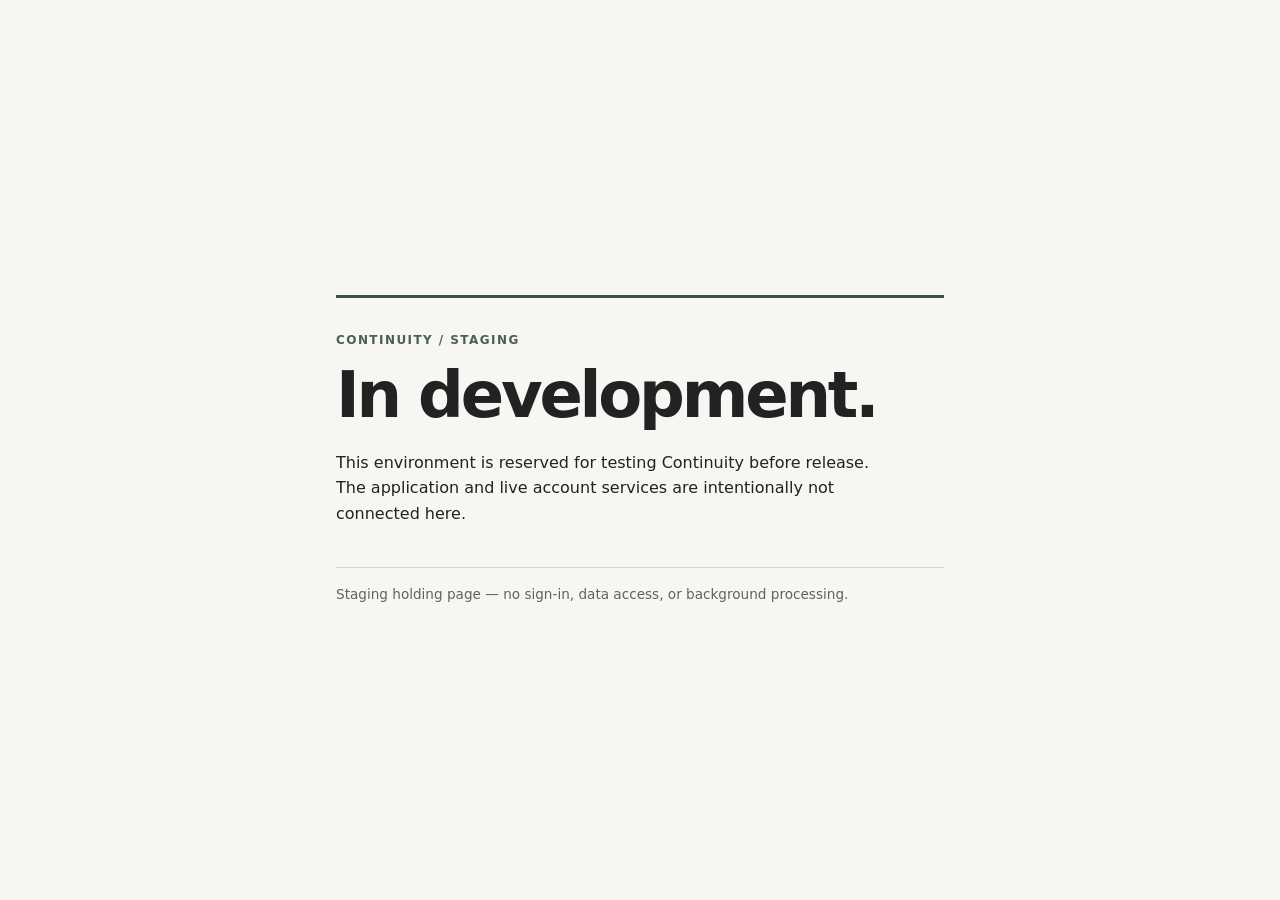
==== deploy/staging/index.html @ d8cd623f "chore(deploy): create isolated staging holding page" ====
<!doctype html>
<html lang="en">
<head>
  <meta charset="utf-8">
  <meta name="viewport" content="width=device-width, initial-scale=1">
  <meta name="robots" content="noindex, nofollow">
  <title>Continuity — Staging</title>
  <style>
    :root { color-scheme: light; }
    body { min-height: 100vh; box-sizing: border-box; margin: 0; display: grid;
      place-items: center; padding: 2rem; font: 16px/1.6 system-ui, sans-serif;
      color: #202321; background: #f7f6f3; }
    main { max-width: 38rem; width: 100%; border-top: 3px solid #375547; padding-top: 1.3rem; }
    .kicker { font-size: .75rem; letter-spacing: .12em; text-transform: uppercase;
      font-weight: 700; color: #4a6054; }
    h1 { font-size: clamp(2.5rem, 8vw, 4rem); font-weight: 550; letter-spacing: -.05em;
      line-height: 1.05; margin: .65rem 0 1.3rem; }
    p { max-width: 35rem; }
    footer { border-top: 1px solid #d7d7d1; margin-top: 2.5rem; padding-top: 1rem;
      font-size: .85rem; color: #5b645e; }
  </style>
</head>
<body>
  <main>
    <p class="kicker">Continuity / Staging</p>
    <h1>In development.</h1>
    <p>This environment is reserved for testing Continuity before release.
      The application and live account services are intentionally not connected here.</p>
    <footer>Staging holding page — no sign-in, data access, or background processing.</footer>
  </main>
</body>
</html>
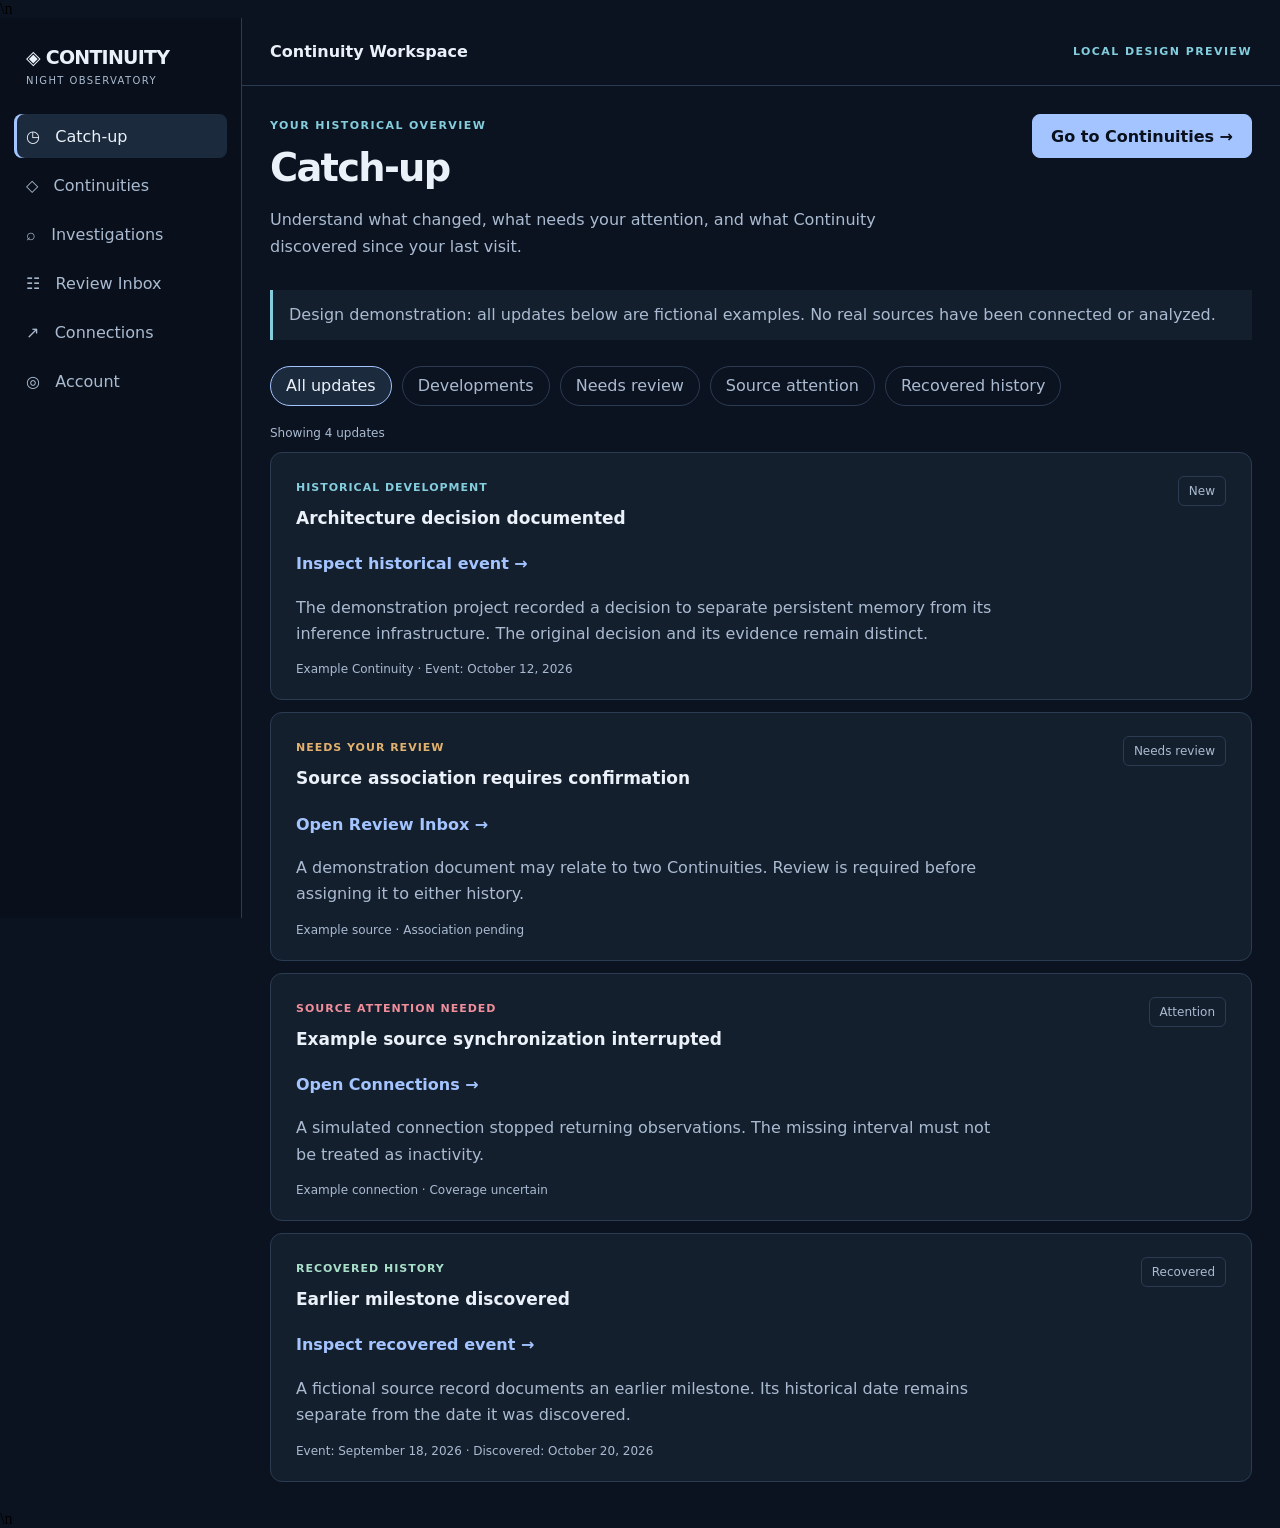
==== commit 2230bf40: "merge: prepare validated Night Observatory staging release" ====
--- a/deploy/staging/index.html
+++ b/deploy/staging/index.html
@@ -1,32 +1,439 @@
 <!doctype html>
 <html lang="en">
 <head>
+  <meta name="robots" content="noindex, nofollow">
   <meta charset="utf-8">
   <meta name="viewport" content="width=device-width, initial-scale=1">
-  <meta name="robots" content="noindex, nofollow">
-  <title>Continuity — Staging</title>
+  <title>Continuity — Night Observatory Preview</title>
+  <link rel="stylesheet" href="assets/css/night-observatory-tokens.css">
+  <link rel="stylesheet" href="assets/css/night-observatory-shell.css">
+  <link rel="stylesheet" href="assets/css/night-observatory-catchup.css">
+  <link rel="stylesheet" href="assets/css/night-observatory-events.css">
+  <link rel="stylesheet" href="assets/css/night-observatory-canvas.css">\n  <link rel="stylesheet" href="assets/css/night-observatory-viewport.css">
   <style>
-    :root { color-scheme: light; }
-    body { min-height: 100vh; box-sizing: border-box; margin: 0; display: grid;
-      place-items: center; padding: 2rem; font: 16px/1.6 system-ui, sans-serif;
-      color: #202321; background: #f7f6f3; }
-    main { max-width: 38rem; width: 100%; border-top: 3px solid #375547; padding-top: 1.3rem; }
-    .kicker { font-size: .75rem; letter-spacing: .12em; text-transform: uppercase;
-      font-weight: 700; color: #4a6054; }
-    h1 { font-size: clamp(2.5rem, 8vw, 4rem); font-weight: 550; letter-spacing: -.05em;
-      line-height: 1.05; margin: .65rem 0 1.3rem; }
-    p { max-width: 35rem; }
-    footer { border-top: 1px solid #d7d7d1; margin-top: 2.5rem; padding-top: 1rem;
-      font-size: .85rem; color: #5b645e; }
+    body { margin: 0; background: #0c1320; }
+
+    .no-brand small {
+      display: block;
+      margin-top: 7px;
+      color: var(--no-secondary);
+      font-size: 10px;
+      font-weight: 500;
+      letter-spacing: .14em;
+      text-transform: uppercase;
+    }
+
+    button.no-nav-item {
+      width: 100%;
+      border: 0;
+      background: transparent;
+      font: inherit;
+      text-align: left;
+      cursor: pointer;
+    }
+
+    button.no-nav-item[aria-current="page"] {
+      background: var(--no-elevated);
+      color: var(--no-text);
+      box-shadow: inset 3px 0 var(--no-accent);
+    }
+
+    .no-preview-label {
+      color: var(--no-information);
+      font-size: 11px;
+      font-weight: 700;
+      letter-spacing: .13em;
+      text-transform: uppercase;
+    }
+
+    .no-preview-heading {
+      margin: 12px 0;
+      font-size: clamp(30px, 3vw, 44px);
+      font-weight: 650;
+      letter-spacing: -.045em;
+    }
+
+    .no-preview-description {
+      max-width: 650px;
+      color: var(--no-secondary);
+      line-height: 1.7;
+    }
+
+    .no-preview-grid {
+      display: grid;
+      grid-template-columns: repeat(2, minmax(0, 1fr));
+      gap: 16px;
+      margin-top: 32px;
+    }
+
+    .no-preview-card h2 {
+      margin: 10px 0;
+      font-size: 17px;
+      font-weight: 600;
+    }
+
+    .no-preview-card p {
+      margin-bottom: 0;
+      color: var(--no-secondary);
+      line-height: 1.6;
+    }
+
+    .no-preview-view[hidden] { display: none; }
+
+    @media (max-width: 760px) {
+      .no-preview-grid { grid-template-columns: 1fr; }
+      button.no-nav-item { width: auto; white-space: nowrap; }
+    }
   </style>
+  <link rel="stylesheet" href="assets/css/night-observatory-navigator.css">
+  <link rel="stylesheet" href="assets/css/night-observatory-junctions.css">
+  <link rel="stylesheet" href="assets/css/night-observatory-branching-visuals.css">
 </head>
 <body>
-  <main>
-    <p class="kicker">Continuity / Staging</p>
-    <h1>In development.</h1>
-    <p>This environment is reserved for testing Continuity before release.
-      The application and live account services are intentionally not connected here.</p>
-    <footer>Staging holding page — no sign-in, data access, or background processing.</footer>
-  </main>
+  <div class="continuity-shell">
+    <aside class="no-rail">
+      <div class="no-brand">
+        ◈ CONTINUITY
+        <small>Night Observatory</small>
+      </div>
+
+      <nav class="no-navigation" aria-label="Main navigation">
+        <button class="no-nav-item" data-view="catchup"
+                aria-current="page">◷ &nbsp; Catch-up</button>
+        <button class="no-nav-item" data-view="atlas">◇ &nbsp; Continuities</button>
+        <button class="no-nav-item" data-view="investigations">⌕ &nbsp; Investigations</button>
+        <button class="no-nav-item" data-view="review">☷ &nbsp; Review Inbox</button>
+        <button class="no-nav-item" data-view="connections">↗ &nbsp; Connections</button>
+        <button class="no-nav-item" data-view="account">◎ &nbsp; Account</button>
+      </nav>
+    </aside>
+
+    <div class="no-workspace">
+      <header class="no-topbar">
+        <strong>Continuity Workspace</strong>
+        <span class="no-preview-label">Local design preview</span>
+      </header>
+
+      <main class="no-content" id="mainContent">
+        <section class="no-preview-view" id="view-catchup">
+          <div class="no-catchup-header">
+            <div>
+              <span class="no-preview-label">Your historical overview</span>
+              <h1 class="no-preview-heading" tabindex="-1">Catch-up</h1>
+              <p class="no-preview-description">
+                Understand what changed, what needs your attention,
+                and what Continuity discovered since your last visit.
+              </p>
+            </div>
+            <button class="no-primary-action" id="noGoToContinuities"
+                    type="button">Go to Continuities →</button>
+          </div>
+
+          <div class="no-demo-notice" role="note">
+            Design demonstration: all updates below are fictional examples.
+            No real sources have been connected or analyzed.
+          </div>
+
+          <div class="no-catchup-toolbar" id="noCatchupFilters"
+               role="group" aria-label="Filter Catch-up updates">
+            <button class="no-filter" data-filter="all"
+                    aria-pressed="true">All updates</button>
+            <button class="no-filter" data-filter="development"
+                    aria-pressed="false">Developments</button>
+            <button class="no-filter" data-filter="review"
+                    aria-pressed="false">Needs review</button>
+            <button class="no-filter" data-filter="attention"
+                    aria-pressed="false">Source attention</button>
+            <button class="no-filter" data-filter="recovered"
+                    aria-pressed="false">Recovered history</button>
+          </div>
+
+          <p id="noCatchupCount" class="no-update-meta"
+             aria-live="polite">Showing 4 updates</p>
+
+          <div class="no-update-list" id="noUpdateList">
+
+            <article class="no-update" data-kind="development">
+              <div>
+                <span class="no-update-category">
+                  Historical Development
+                </span>
+                <h2>Architecture decision documented</h2>
+                <button class="no-event-open" type="button" data-no-event="architecture">Inspect historical event →</button>
+                <p>
+                  The demonstration project recorded a decision to separate
+                  persistent memory from its inference infrastructure.
+                  The original decision and its evidence remain distinct.
+                </p>
+                <div class="no-update-meta">
+                  Example Continuity · Event: October 12, 2026
+                </div>
+              </div>
+              <span class="no-update-state">New</span>
+            </article>
+
+            <article class="no-update" data-kind="review">
+              <div>
+                <span class="no-update-category">
+                  Needs Your Review
+                </span>
+                <h2>Source association requires confirmation</h2>
+                <button class="no-event-open" type="button" data-no-destination="review">Open Review Inbox →</button>
+                <p>
+                  A demonstration document may relate to two Continuities.
+                  Review is required before assigning it to either history.
+                </p>
+                <div class="no-update-meta">
+                  Example source · Association pending
+                </div>
+              </div>
+              <span class="no-update-state">Needs review</span>
+            </article>
+
+            <article class="no-update" data-kind="attention">
+              <div>
+                <span class="no-update-category">
+                  Source Attention Needed
+                </span>
+                <h2>Example source synchronization interrupted</h2>
+                <button class="no-event-open" type="button" data-no-destination="connections">Open Connections →</button>
+                <p>
+                  A simulated connection stopped returning observations.
+                  The missing interval must not be treated as inactivity.
+                </p>
+                <div class="no-update-meta">
+                  Example connection · Coverage uncertain
+                </div>
+              </div>
+              <span class="no-update-state">Attention</span>
+            </article>
+
+            <article class="no-update" data-kind="recovered">
+              <div>
+                <span class="no-update-category">
+                  Recovered History
+                </span>
+                <h2>Earlier milestone discovered</h2>
+                <button class="no-event-open" type="button" data-no-event="recovered">Inspect recovered event →</button>
+                <p>
+                  A fictional source record documents an earlier milestone.
+                  Its historical date remains separate from the date
+                  it was discovered.
+                </p>
+                <div class="no-update-meta">
+                  Event: September 18, 2026 ·
+                  Discovered: October 20, 2026
+                </div>
+              </div>
+              <span class="no-update-state">Recovered</span>
+            </article>
+
+          </div>
+        </section>
+
+        <section class="no-preview-view" id="view-atlas" hidden>
+          <span class="no-preview-label">Spatial workspace</span>
+          <h1 class="no-preview-heading" tabindex="-1">Continuity Atlas</h1>
+          <button type="button" class="no-event-open"
+                  data-no-event="architecture">
+            Open demonstration Continuity →
+          </button>
+          <div class="no-panel">
+            <p class="no-preview-description">
+              The 2.5D Atlas and individual Branching Canvases
+              will be integrated in a subsequent implementation step.
+            </p>
+          </div>
+        </section>
+
+<section class="no-preview-view" id="view-continuity" hidden>
+          <span class="no-preview-label">Synthetic historical workspace</span>
+          <h1 class="no-preview-heading" tabindex="-1">
+            Example Continuity
+          </h1>
+          <p class="no-preview-description">
+            A temporary historical event viewer. The spatial Branching
+            Canvas will replace this demonstration layout later.
+          </p>
+
+          <button class="no-event-open" id="noBackToAtlas"
+                  type="button">← Back to Atlas</button>
+          <button class="no-event-open" id="noBackToCatchup"
+                  type="button" style="margin-left:20px">
+            Return to Catch-up
+          </button>
+
+
+          <section class="no-panel no-canvas-region"
+                   aria-labelledby="noCanvasHeading">
+            <div class="no-canvas-header">
+              <div>
+                <span class="no-preview-label">
+                  Historical visualization
+                </span>
+                <h2 id="noCanvasHeading">Timeline</h2>
+              </div>
+              <div class="no-canvas-header-actions">
+                <span class="no-canvas-mode">Explore Mode</span>
+                <div class="no-viewport-controls"
+                     role="group" aria-label="Timeline camera controls">
+                  <button type="button" id="noZoomOut"
+                          aria-label="Zoom out">−</button>
+                  <output id="noZoomLevel" aria-live="polite">100%</output>
+                  <button type="button" id="noZoomIn"
+                          aria-label="Zoom in">+</button>
+                  <button type="button" id="noZoomReset"
+                          aria-label="Reset Timeline view">Reset</button>
+                </div>
+              </div>
+            </div>
+
+            <p class="no-canvas-description">
+              Select an event to inspect its history.
+              All records in this preview are fictional.
+            </p>
+
+            <div class="no-canvas-scroll"
+                 id="noCanvasViewport"
+                 role="region"
+                 tabindex="0"
+                 aria-label="Historical Timeline. Use arrow keys to scroll.">
+              <div class="no-canvas-stage" id="noCanvasStage">
+                <p class="no-canvas-note">
+                  Loading demonstration history...
+                </p>
+              </div>
+            </div>
+
+            <div class="no-canvas-footer">
+              <span>◇ Decision</span>
+              <span>⬡ Milestone</span>
+              <span>Primary historical strand</span>
+            </div>
+
+            <p class="no-canvas-note">
+              No speculative branches are displayed.
+              The alternative event list remains available below.
+            </p>
+          </section>
+
+          <div class="no-timeline-layout">
+            <section class="no-panel no-timeline-list"
+                     aria-label="Historical events">
+              <h2>Historical events</h2>
+
+              <button class="no-timeline-event"
+                      data-no-event="architecture"
+                      aria-pressed="false" type="button">
+                <strong>Architecture decision documented</strong>
+                <small>October 12, 2026 · Decision</small>
+              </button>
+
+              <button class="no-timeline-event"
+                      data-no-event="recovered"
+                      aria-pressed="false" type="button">
+                <strong>Earlier milestone discovered</strong>
+                <small>September 18, 2026 · Recovered History</small>
+              </button>
+            </section>
+
+            <article class="no-panel no-event-inspector"
+                     id="noEventInspector"
+                     tabindex="-1" aria-live="polite">
+              <span class="no-preview-label" id="noInspectorType">
+                Historical event
+              </span>
+              <h2 id="noInspectorTitle">Select an event</h2>
+              <p id="noInspectorDate"></p>
+              <p id="noInspectorBody">
+                Choose a historical event to inspect its details.
+              </p>
+
+              <div class="no-event-evidence">
+                <h3>Provenance</h3>
+                <p id="noInspectorEvidence">
+                  Demonstration records only.
+                </p>
+              </div>
+            </article>
+          </div>
+        </section>
+
+                <section class="no-preview-view" id="view-investigations" hidden>
+          <span class="no-preview-label">Evidence and provenance</span>
+          <h1 class="no-preview-heading" tabindex="-1">Investigations</h1>
+          <div class="no-panel">Investigation library — interface pending.</div>
+        </section>
+
+        <section class="no-preview-view" id="view-review" hidden>
+          <span class="no-preview-label">Human oversight</span>
+          <h1 class="no-preview-heading" tabindex="-1">Review Inbox</h1>
+          <div class="no-panel">Routing review interface pending.</div>
+        </section>
+
+        <section class="no-preview-view" id="view-connections" hidden>
+          <span class="no-preview-label">Permissions and sources</span>
+          <h1 class="no-preview-heading" tabindex="-1">Connections</h1>
+          <div class="no-panel">Connections Manager interface pending.</div>
+        </section>
+
+        <section class="no-preview-view" id="view-account" hidden>
+          <span class="no-preview-label">Profile and security</span>
+          <h1 class="no-preview-heading" tabindex="-1">Account</h1>
+          <div class="no-panel">
+            Account settings will reuse the existing C1 security protections.
+          </div>
+        </section>
+      </main>
+    </div>
+  </div>
+
+  <script>
+    (() => {
+      const buttons = [...document.querySelectorAll(
+        '.no-navigation [data-view]'
+      )];
+      const views = [...document.querySelectorAll('.no-preview-view')];
+
+      for (const button of buttons) {
+        button.addEventListener('click', () => {
+          const target = `view-${button.dataset.view}`;
+
+          for (const view of views) {
+            view.hidden = view.id !== target;
+          }
+
+          for (const navButton of buttons) {
+            if (navButton === button) {
+              navButton.setAttribute('aria-current', 'page');
+            } else {
+              navButton.removeAttribute('aria-current');
+            }
+          }
+
+          const heading = document.querySelector(
+            `#${target} h1`
+          );
+          heading?.focus({ preventScroll: true });
+        });
+      }
+    })();
+  </script>
+  <script src="assets/js/night-observatory-catchup.js" defer></script>
+  <script src="assets/js/night-observatory-timeline-data.js" defer></script>
+  <script src="assets/js/night-observatory-branching-demo.js" defer></script>
+  <script src="assets/js/night-observatory-multi-demo.js" defer></script>
+  <script src="assets/js/night-observatory-timeline-layout.js" defer></script>
+  <script src="assets/js/night-observatory-timeline-renderer.js" defer></script>
+  <script src="assets/js/night-observatory-relationships.js" defer></script>
+  <script src="assets/js/night-observatory-junction-semantics.js" defer></script>
+  <script src="assets/js/night-observatory-junction-inspection.js" defer></script>
+  <script src="assets/js/night-observatory-junction-inspector.js" defer></script>
+  <script src="assets/js/night-observatory-junctions.js" defer></script>
+  <script src="assets/js/night-observatory-branching-visuals.js" defer></script>
+  <script src="assets/js/night-observatory-events.js" defer></script>\n  <script src="assets/js/night-observatory-viewport.js" defer></script>
+  <script src="assets/js/night-observatory-navigator.js" defer></script>
+  <script src="assets/js/night-observatory-camera-focus.js" defer></script>
+  <script src="assets/js/night-observatory-selection.js" defer></script>
 </body>
 </html>
--- a/deploy/staging/assets/css/night-observatory-tokens.css
+++ b/deploy/staging/assets/css/night-observatory-tokens.css
@@ -0,0 +1,38 @@
+/* Project Continuity — Night Observatory Design Tokens */
+/* C2.1a: Foundation only. Not yet imported into the live interface. */
+
+:root {
+  /* Backgrounds */
+  --no-night: #09101b;
+  --no-canvas: #0c1320;
+  --no-raised: #141f2e;
+  --no-elevated: #1b2a3c;
+
+  /* Borders and typography */
+  --no-border: #2b3b52;
+  --no-text: #ebf1f9;
+  --no-secondary: #aabbd1;
+
+  /* Semantic colors */
+  --no-accent: #a4c4ff;
+  --no-information: #83cddd;
+  --no-caution: #e2b16d;
+  --no-attested: #a8dfc9;
+  --no-destructive: #f08e9b;
+  --no-focus: #b6d4ff;
+
+  /* Geometry */
+  --no-radius-small: 8px;
+  --no-radius-panel: 12px;
+  --no-rail-width: 242px;
+
+  /* Typography */
+  --no-font-body: system-ui, -apple-system, BlinkMacSystemFont,
+    "Segoe UI", sans-serif;
+  --no-font-mono: ui-monospace, SFMono-Regular, Consolas, monospace;
+}
+
+/* Apply native dark controls only inside the new application shell. */
+.continuity-shell {
+  color-scheme: dark;
+}
--- a/deploy/staging/assets/css/night-observatory-shell.css
+++ b/deploy/staging/assets/css/night-observatory-shell.css
@@ -0,0 +1,142 @@
+/*
+ * Project Continuity — Night Observatory Shell
+ * C2.1a: Scoped application layout.
+ * Not yet imported into the existing application.
+ */
+
+.continuity-shell {
+  min-height: 100vh;
+  min-height: 100dvh;
+  display: grid;
+  grid-template-columns: var(--no-rail-width) minmax(0, 1fr);
+  background: var(--no-canvas);
+  color: var(--no-text);
+  font-family: var(--no-font-body);
+}
+
+.continuity-shell *,
+.continuity-shell *::before,
+.continuity-shell *::after {
+  box-sizing: border-box;
+}
+
+.continuity-shell .no-rail {
+  position: sticky;
+  top: 0;
+  display: flex;
+  flex-direction: column;
+  gap: 24px;
+  height: 100vh;
+  height: 100dvh;
+  padding: 24px 14px;
+  background: var(--no-night);
+  border-right: 1px solid var(--no-border);
+}
+
+.continuity-shell .no-brand {
+  padding: 4px 12px;
+  color: var(--no-text);
+  font-size: 19px;
+  font-weight: 750;
+  letter-spacing: -0.04em;
+}
+
+.continuity-shell .no-navigation {
+  display: grid;
+  gap: 5px;
+}
+
+.continuity-shell .no-nav-item {
+  display: flex;
+  align-items: center;
+  gap: 12px;
+  min-height: 44px;
+  padding: 10px 12px;
+  border-radius: var(--no-radius-small);
+  color: var(--no-secondary);
+  text-decoration: none;
+}
+
+.continuity-shell .no-nav-item:hover,
+.continuity-shell .no-nav-item[aria-current="page"] {
+  background: var(--no-elevated);
+  color: var(--no-text);
+}
+
+.continuity-shell .no-workspace {
+  min-width: 0;
+  min-height: 100vh;
+  display: flex;
+  flex-direction: column;
+}
+
+.continuity-shell .no-topbar {
+  display: flex;
+  align-items: center;
+  justify-content: space-between;
+  min-height: 68px;
+  padding: 12px 28px;
+  border-bottom: 1px solid var(--no-border);
+}
+
+.continuity-shell .no-content {
+  flex: 1;
+  width: 100%;
+  min-width: 0;
+  padding: 28px;
+}
+
+.continuity-shell .no-panel {
+  background: var(--no-raised);
+  border: 1px solid var(--no-border);
+  border-radius: var(--no-radius-panel);
+  padding: 22px;
+}
+
+.continuity-shell :focus-visible {
+  outline: 3px solid var(--no-focus);
+  outline-offset: 3px;
+}
+
+@media (max-width: 760px) {
+  .continuity-shell {
+    grid-template-columns: minmax(0, 1fr);
+  }
+
+  .continuity-shell .no-rail {
+    position: relative;
+    height: auto;
+    gap: 12px;
+    padding: 14px;
+    border-right: 0;
+    border-bottom: 1px solid var(--no-border);
+  }
+
+  .continuity-shell .no-navigation {
+    display: flex;
+    overflow-x: auto;
+    padding-bottom: 4px;
+  }
+
+  .continuity-shell .no-nav-item {
+    flex: 0 0 auto;
+  }
+
+  .continuity-shell .no-topbar {
+    padding: 12px 18px;
+  }
+
+  .continuity-shell .no-content {
+    padding: 18px;
+  }
+}
+
+@media (prefers-reduced-motion: reduce) {
+  .continuity-shell *,
+  .continuity-shell *::before,
+  .continuity-shell *::after {
+    scroll-behavior: auto !important;
+    transition-duration: 0.01ms !important;
+    animation-duration: 0.01ms !important;
+  }
+}
--- a/deploy/staging/assets/css/night-observatory-catchup.css
+++ b/deploy/staging/assets/css/night-observatory-catchup.css
@@ -0,0 +1,163 @@
+/*
+ * Project Continuity — Catch-up
+ * C2.1b: Night Observatory
+ * Scoped to the standalone preview.
+ */
+
+.continuity-shell .no-catchup-header {
+  display: flex;
+  align-items: flex-start;
+  justify-content: space-between;
+  gap: 24px;
+  margin-bottom: 30px;
+}
+
+.continuity-shell .no-catchup-header .no-preview-heading {
+  margin-bottom: 8px;
+}
+
+.continuity-shell .no-catchup-header .no-preview-description {
+  margin-bottom: 0;
+}
+
+.continuity-shell .no-primary-action {
+  flex-shrink: 0;
+  min-height: 44px;
+  padding: 11px 18px;
+  border: 1px solid var(--no-accent);
+  border-radius: var(--no-radius-small);
+  background: var(--no-accent);
+  color: var(--no-night);
+  font: inherit;
+  font-weight: 650;
+  cursor: pointer;
+}
+
+.continuity-shell .no-primary-action:hover {
+  filter: brightness(1.08);
+}
+
+.continuity-shell .no-catchup-toolbar {
+  display: flex;
+  flex-wrap: wrap;
+  align-items: center;
+  gap: 10px;
+  margin: 26px 0 20px;
+}
+
+.continuity-shell .no-filter {
+  min-height: 40px;
+  padding: 9px 15px;
+  border: 1px solid var(--no-border);
+  border-radius: 999px;
+  background: transparent;
+  color: var(--no-secondary);
+  font: inherit;
+  cursor: pointer;
+}
+
+.continuity-shell .no-filter:hover,
+.continuity-shell .no-filter[aria-pressed="true"] {
+  background: var(--no-elevated);
+  color: var(--no-text);
+  border-color: var(--no-accent);
+}
+
+.continuity-shell .no-update-list {
+  display: grid;
+  gap: 12px;
+}
+
+.continuity-shell .no-update {
+  display: grid;
+  grid-template-columns: minmax(0, 1fr) auto;
+  align-items: start;
+  gap: 22px;
+  padding: 23px 25px;
+  background: var(--no-raised);
+  border: 1px solid var(--no-border);
+  border-radius: var(--no-radius-panel);
+}
+
+.continuity-shell .no-update[hidden] {
+  display: none;
+}
+
+.continuity-shell .no-update-category {
+  display: inline-block;
+  margin-bottom: 12px;
+  color: var(--no-information);
+  font-size: 11px;
+  font-weight: 700;
+  letter-spacing: .09em;
+  text-transform: uppercase;
+}
+
+.continuity-shell .no-update[data-kind="review"]
+.no-update-category {
+  color: var(--no-caution);
+}
+
+.continuity-shell .no-update[data-kind="attention"]
+.no-update-category {
+  color: var(--no-destructive);
+}
+
+.continuity-shell .no-update[data-kind="recovered"]
+.no-update-category {
+  color: var(--no-attested);
+}
+
+.continuity-shell .no-update h2 {
+  margin: 0 0 10px;
+  font-size: 17px;
+  font-weight: 650;
+  line-height: 1.45;
+}
+
+.continuity-shell .no-update p {
+  margin: 0;
+  max-width: 70ch;
+  color: var(--no-secondary);
+  line-height: 1.65;
+}
+
+.continuity-shell .no-update-meta {
+  margin-top: 15px;
+  color: var(--no-secondary);
+  font-size: 12px;
+}
+
+.continuity-shell .no-update-state {
+  padding: 7px 10px;
+  border: 1px solid var(--no-border);
+  border-radius: 6px;
+  color: var(--no-secondary);
+  font-size: 12px;
+  white-space: nowrap;
+}
+
+.continuity-shell .no-demo-notice {
+  padding: 12px 16px;
+  margin-top: 20px;
+  border-left: 3px solid var(--no-information);
+  background: var(--no-raised);
+  color: var(--no-secondary);
+  line-height: 1.6;
+}
+
+@media (max-width: 760px) {
+  .continuity-shell .no-catchup-header {
+    flex-direction: column;
+  }
+
+  .continuity-shell .no-update {
+    grid-template-columns: 1fr;
+    padding: 20px;
+    gap: 12px;
+  }
+
+  .continuity-shell .no-update-state {
+    justify-self: start;
+  }
+}
--- a/deploy/staging/assets/css/night-observatory-events.css
+++ b/deploy/staging/assets/css/night-observatory-events.css
@@ -0,0 +1,94 @@
+
+/* Night Observatory — Historical event navigation */
+
+.continuity-shell .no-event-open {
+  display: inline-flex;
+  align-items: center;
+  min-height: 38px;
+  margin: 4px 0 12px;
+  padding: 6px 0;
+  border: 0;
+  background: transparent;
+  color: var(--no-accent);
+  font: inherit;
+  font-weight: 650;
+  text-align: left;
+  cursor: pointer;
+}
+
+.continuity-shell .no-event-open:hover {
+  text-decoration: underline;
+}
+
+.continuity-shell .no-timeline-layout {
+  display: grid;
+  grid-template-columns: minmax(230px, .8fr) minmax(0, 1.2fr);
+  align-items: start;
+  gap: 18px;
+  margin-top: 22px;
+}
+
+.continuity-shell .no-timeline-list {
+  display: grid;
+  gap: 10px;
+}
+
+.continuity-shell .no-timeline-list h2 {
+  font-size: 16px;
+  margin: 0 0 12px;
+}
+
+.continuity-shell .no-timeline-event {
+  display: grid;
+  gap: 7px;
+  width: 100%;
+  padding: 16px;
+  background: var(--no-canvas);
+  border: 1px solid var(--no-border);
+  border-radius: var(--no-radius-small);
+  color: var(--no-text);
+  font: inherit;
+  text-align: left;
+  cursor: pointer;
+}
+
+.continuity-shell .no-timeline-event[aria-pressed="true"] {
+  border-color: var(--no-accent);
+  background: var(--no-elevated);
+}
+
+.continuity-shell .no-timeline-event small {
+  color: var(--no-secondary);
+  line-height: 1.5;
+}
+
+.continuity-shell .no-event-inspector {
+  min-width: 0;
+  scroll-margin-top: 20px;
+}
+
+.continuity-shell .no-event-inspector h2 {
+  font-size: 23px;
+  line-height: 1.35;
+}
+
+.continuity-shell .no-event-inspector p {
+  color: var(--no-secondary);
+  line-height: 1.7;
+}
+
+.continuity-shell .no-event-evidence {
+  margin-top: 22px;
+  padding-top: 18px;
+  border-top: 1px solid var(--no-border);
+}
+
+.continuity-shell .no-event-evidence h3 {
+  font-size: 14px;
+}
+
+@media (max-width: 760px) {
+  .continuity-shell .no-timeline-layout {
+    grid-template-columns: minmax(0, 1fr);
+  }
+}
--- a/deploy/staging/assets/css/night-observatory-canvas.css
+++ b/deploy/staging/assets/css/night-observatory-canvas.css
@@ -0,0 +1,217 @@
+/*
+ * Project Continuity — Night Observatory
+ * C2.1b: Initial historical Canvas foundation.
+ */
+
+.continuity-shell .no-canvas-region {
+  margin-top: 24px;
+  overflow: hidden;
+}
+
+.continuity-shell .no-canvas-header {
+  display: flex;
+  align-items: center;
+  justify-content: space-between;
+  gap: 16px;
+}
+
+.continuity-shell .no-canvas-header h2 {
+  margin: 8px 0 0;
+  font-size: 22px;
+}
+
+.continuity-shell .no-canvas-mode {
+  padding: 8px 12px;
+  border: 1px solid var(--no-border);
+  border-radius: 7px;
+  color: var(--no-secondary);
+  font-size: 12px;
+}
+
+.continuity-shell .no-canvas-description,
+.continuity-shell .no-canvas-note {
+  color: var(--no-secondary);
+  line-height: 1.6;
+}
+
+.continuity-shell .no-canvas-description {
+  margin: 14px 0 20px;
+}
+
+.continuity-shell .no-canvas-scroll {
+  overflow-x: auto;
+  border: 1px solid var(--no-border);
+  border-radius: var(--no-radius-small);
+  background: var(--no-canvas);
+}
+
+.continuity-shell .no-canvas-stage {
+  position: relative;
+  min-width: 700px;
+  height: 280px;
+}
+
+.continuity-shell .no-canvas-lines {
+  position: absolute;
+  inset: 0;
+  width: 100%;
+  height: 100%;
+  pointer-events: none;
+}
+
+.continuity-shell .no-canvas-node {
+  position: absolute;
+  display: flex;
+  flex-direction: column;
+  align-items: center;
+  gap: 8px;
+  width: 190px;
+  padding: 8px;
+  border: 1px solid transparent;
+  background: transparent;
+  transform: translate(-50%, -50%);
+  color: var(--no-text);
+  text-align: center;
+  cursor: pointer;
+}
+
+.continuity-shell .no-canvas-node:hover {
+  border-color: var(--no-border);
+  background: var(--no-raised);
+}
+
+.continuity-shell .no-canvas-node[aria-pressed="true"] {
+  border-color: var(--no-accent);
+  background: var(--no-elevated);
+}
+
+.continuity-shell .no-canvas-earlier {
+  left: 25%;
+  top: 58%;
+}
+
+.continuity-shell .no-canvas-later {
+  left: 72%;
+  top: 33%;
+}
+
+.continuity-shell .no-canvas-shape {
+  display: block;
+  width: 30px;
+  height: 30px;
+  flex-shrink: 0;
+  background: var(--no-information);
+  border: 3px solid var(--no-canvas);
+  box-shadow: 0 0 0 2px var(--no-information);
+}
+
+.continuity-shell .no-canvas-decision {
+  background: var(--no-accent);
+  box-shadow: 0 0 0 2px var(--no-accent);
+  transform: rotate(45deg) scale(.75);
+  border-radius: 3px;
+}
+
+.continuity-shell .no-canvas-milestone {
+  clip-path: polygon(
+    25% 0%, 75% 0%, 100% 50%,
+    75% 100%, 25% 100%, 0% 50%
+  );
+}
+
+.continuity-shell .no-canvas-node-label {
+  display: grid;
+  gap: 5px;
+  padding: 6px 9px;
+  background: var(--no-night);
+  border: 1px solid var(--no-border);
+  border-radius: 7px;
+}
+
+.continuity-shell .no-canvas-node-label strong {
+  font-size: 12px;
+  font-weight: 650;
+}
+
+.continuity-shell .no-canvas-node-label small {
+  color: var(--no-secondary);
+  font-size: 11px;
+}
+
+.continuity-shell .no-canvas-time-labels {
+  position: absolute;
+  left: 8%;
+  right: 8%;
+  bottom: 12px;
+  display: flex;
+  justify-content: space-between;
+  color: var(--no-secondary);
+  font-size: 11px;
+}
+
+.continuity-shell .no-canvas-footer {
+  display: flex;
+  flex-wrap: wrap;
+  gap: 18px;
+  margin-top: 16px;
+  color: var(--no-secondary);
+  font-size: 12px;
+}
+
+.continuity-shell .no-canvas-note {
+  margin: 12px 0 0;
+  font-size: 12px;
+}
+
+@media (max-width: 760px) {
+  .continuity-shell .no-canvas-header {
+    align-items: flex-start;
+  }
+}
+
+
+/* Historical workstream identification */
+.continuity-shell .no-canvas-lane-label {
+  position: absolute;
+  left: 16px;
+  z-index: 1;
+  max-width: 145px;
+  color: var(--no-secondary);
+  font-size: 11px;
+  line-height: 1.4;
+  pointer-events: none;
+}
+
+
+/* Synthetic Timeline scenario selector */
+.continuity-shell .no-demo-mode {
+  display: flex;
+  align-items: center;
+  flex-wrap: wrap;
+  gap: 10px;
+  margin: 12px 0 20px;
+}
+
+.continuity-shell .no-demo-mode a {
+  display: inline-flex;
+  align-items: center;
+  min-height: 40px;
+  padding: 9px 14px;
+  border: 1px solid var(--no-border);
+  border-radius: var(--no-radius-small);
+  color: var(--no-secondary);
+  text-decoration: none;
+}
+
+.continuity-shell .no-demo-mode a:hover,
+.continuity-shell .no-demo-mode a[aria-current="page"] {
+  background: var(--no-elevated);
+  color: var(--no-text);
+  border-color: var(--no-accent);
+}
+
+.continuity-shell .no-demo-mode small {
+  width: 100%;
+  color: var(--no-secondary);
+  line-height: 1.5;
+}
--- a/deploy/staging/assets/css/night-observatory-viewport.css
+++ b/deploy/staging/assets/css/night-observatory-viewport.css
@@ -0,0 +1,75 @@
+
+/* Continuity C2.1c — Canvas viewport controls */
+
+.continuity-shell .no-canvas-header-actions {
+  display: flex;
+  align-items: center;
+  justify-content: flex-end;
+  flex-wrap: wrap;
+  gap: 12px;
+}
+
+.continuity-shell .no-viewport-controls {
+  display: flex;
+  align-items: center;
+  gap: 5px;
+}
+
+.continuity-shell .no-viewport-controls button {
+  min-width: 38px;
+  min-height: 38px;
+  padding: 7px 11px;
+  border: 1px solid var(--no-border);
+  border-radius: 7px;
+  background: var(--no-raised);
+  color: var(--no-text);
+  font: inherit;
+  cursor: pointer;
+}
+
+.continuity-shell .no-viewport-controls button:hover:not(:disabled) {
+  border-color: var(--no-accent);
+}
+
+.continuity-shell .no-viewport-controls button:disabled {
+  opacity: .4;
+  cursor: not-allowed;
+}
+
+.continuity-shell #noZoomLevel {
+  min-width: 50px;
+  text-align: center;
+  color: var(--no-secondary);
+  font-size: 12px;
+}
+
+.continuity-shell #noCanvasViewport {
+  height: 320px;
+  overflow: auto;
+  cursor: grab;
+  overscroll-behavior: contain;
+}
+
+.continuity-shell #noCanvasViewport.no-dragging {
+  cursor: grabbing;
+  user-select: none;
+}
+
+.continuity-shell #noCanvasViewport .no-canvas-stage {
+  min-width: 0;
+}
+
+.continuity-shell #noCanvasViewport button {
+  cursor: pointer;
+}
+
+@media (max-width: 760px) {
+  .continuity-shell .no-canvas-header {
+    flex-wrap: wrap;
+  }
+
+  .continuity-shell .no-canvas-header-actions {
+    width: 100%;
+    justify-content: space-between;
+  }
+}
--- a/deploy/staging/assets/css/night-observatory-navigator.css
+++ b/deploy/staging/assets/css/night-observatory-navigator.css
@@ -0,0 +1,241 @@
+/* C2.1c — Flat historical overview, independent of Canvas zoom. */
+
+.continuity-shell .no-timeline-navigator {
+  position: sticky;
+  bottom: 12px;
+  z-index: 8;
+  width: min(760px, calc(100% - 24px));
+  margin: 16px auto;
+  padding: 12px 16px;
+  background: var(--no-raised);
+  border: 1px solid var(--no-border);
+  border-radius: 12px;
+  box-shadow: 0 12px 36px rgb(0 0 0 / 0.3);
+}
+
+.continuity-shell .no-navigator-heading {
+  display: flex;
+  align-items: center;
+  justify-content: space-between;
+  flex-wrap: wrap;
+  gap: 8px;
+  margin-bottom: 10px;
+  color: var(--no-text);
+  font-size: 12px;
+}
+
+.continuity-shell .no-navigator-heading span {
+  color: var(--no-secondary);
+  font-size: 11px;
+}
+
+.continuity-shell .no-navigator-map {
+  position: relative;
+  height: 92px;
+  overflow: hidden;
+  background: var(--no-canvas);
+  border: 1px solid var(--no-border);
+  border-radius: 7px;
+}
+
+.continuity-shell .no-navigator-map svg {
+  position: absolute;
+  inset: 0;
+  display: block;
+  width: 100%;
+  height: 100%;
+  pointer-events: none;
+}
+
+.continuity-shell .no-navigator-window {
+  position: absolute;
+  z-index: 1;
+  box-sizing: border-box;
+  border: 2px solid var(--no-focus);
+  border-radius: 4px;
+  background: rgb(164 196 255 / 0.12);
+  pointer-events: none;
+}
+
+.continuity-shell .no-navigator-window[hidden] {
+  display: none;
+}
+
+.continuity-shell .no-navigator-hit {
+  position: absolute;
+  inset: 0;
+  z-index: 2;
+  width: 100%;
+  height: 100%;
+  padding: 0;
+  border: 0;
+  background: transparent;
+  cursor: crosshair;
+  touch-action: none;
+}
+
+.continuity-shell .no-navigator-hit:focus-visible {
+  outline: 2px solid var(--no-focus);
+  outline-offset: -3px;
+}
+
+.continuity-shell .no-navigator-hint {
+  margin: 8px 0 0;
+  font-size: 11px;
+  color: var(--no-secondary);
+}
+
+@media (max-width: 680px) {
+  .continuity-shell .no-timeline-navigator {
+    width: calc(100% - 16px);
+    padding: 10px;
+    bottom: 6px;
+  }
+
+  .continuity-shell .no-navigator-map {
+    height: 76px;
+  }
+}
+
+@media (prefers-reduced-motion: reduce) {
+  .continuity-shell .no-timeline-navigator {
+    scroll-behavior: auto;
+  }
+}
+
+
+/* The selected historical event, independent of viewport outline. */
+.continuity-shell .no-navigator-selected {
+  position: absolute;
+  z-index: 2;
+  width: 12px;
+  height: 12px;
+  border: 2px solid var(--no-text);
+  border-radius: 50%;
+  background: var(--no-accent);
+  box-shadow:
+    0 0 0 4px rgb(164 196 255 / 0.18),
+    0 0 12px rgb(164 196 255 / 0.4);
+  transform: translate(-50%, -50%);
+  pointer-events: none;
+}
+
+.continuity-shell .no-navigator-selected[hidden] {
+  display: none;
+}
+
+
+/* Documented relationship marker in the miniature Timeline */
+.continuity-shell .no-navigator-relationship {
+  position: absolute;
+  z-index: 4;
+  width: 20px;
+  height: 20px;
+  padding: 0;
+  display: grid;
+  place-items: center;
+  border: 2px solid var(--no-attested);
+  border-radius: 50%;
+  background: var(--no-raised);
+  color: var(--no-attested);
+  font-size: 12px;
+  transform: translate(-50%, -50%);
+  cursor: pointer;
+}
+
+.continuity-shell .no-navigator-relationship:focus-visible {
+  outline: 2px solid var(--no-focus);
+  outline-offset: 2px;
+}
+
+.continuity-shell
+.no-navigator-selected[data-kind="relationship"] {
+  border-color: var(--no-attested);
+  background: var(--no-attested);
+}
+
+
+/* Active state for the miniature relationship arrow. */
+.continuity-shell
+.no-navigator-relationship[aria-pressed="true"] {
+  background: var(--no-attested);
+  border-color: var(--no-attested);
+  color: var(--no-night);
+  box-shadow:
+    0 0 0 4px rgb(168 223 201 / 0.2),
+    0 0 16px rgb(168 223 201 / 0.5);
+}
+
+/* Empty Inspector after an explicit deselection. */
+.continuity-shell .no-inspector-empty-state {
+  padding: 24px 16px;
+  color: var(--no-secondary);
+  text-align: center;
+}
+
+.continuity-shell .no-inspector-empty-state strong {
+  display: block;
+  margin-bottom: 10px;
+  color: var(--no-text);
+  font-size: 15px;
+}
+
+.continuity-shell .no-inspector-empty-state p {
+  max-width: 360px;
+  margin: 0 auto;
+  font-size: 13px;
+  line-height: 1.6;
+}
+
+
+/* Preserve the original Inspector's children on deselection. */
+.continuity-shell #noEventInspector.no-selection-empty
+  > :not(.no-inspector-empty-state) {
+  display: none !important;
+}
+
+/* Interactive miniature historical nodes. */
+.continuity-shell .no-navigator-event {
+  position: absolute;
+  z-index: 4;
+  box-sizing: border-box;
+  display: block;
+  width: 15px;
+  height: 15px;
+  min-width: 0;
+  min-height: 0;
+  padding: 0;
+  border: 2px solid var(--no-text);
+  border-radius: 50%;
+  background: var(--no-marker-color);
+  transform: translate(-50%, -50%);
+  cursor: pointer;
+  transition: box-shadow 120ms ease;
+}
+
+.continuity-shell .no-navigator-event[data-shape="diamond"] {
+  border-radius: 2px;
+  transform: translate(-50%, -50%) rotate(45deg);
+}
+
+.continuity-shell .no-navigator-event[aria-pressed="true"] {
+  box-shadow:
+    0 0 0 4px rgb(164 196 255 / 0.22),
+    0 0 16px 4px var(--no-marker-color);
+}
+
+.continuity-shell .no-navigator-event:focus-visible {
+  outline: 2px solid var(--no-focus);
+  outline-offset: 5px;
+}
+
+/* Event marker buttons now own their selection glow. */
+.continuity-shell .no-navigator-selected[data-kind="event"] {
+  display: none;
+}
+
+@media (prefers-reduced-motion: reduce) {
+  .continuity-shell .no-navigator-event {
+    transition: none;
+  }
+}
--- a/deploy/staging/assets/css/night-observatory-junctions.css
+++ b/deploy/staging/assets/css/night-observatory-junctions.css
@@ -0,0 +1,178 @@
+/* Evidence-linked connections in the historical Canvas. */
+
+.continuity-shell .no-junction-overlay {
+  position: absolute;
+  inset: 0;
+  z-index: 2;
+  width: 100%;
+  height: 100%;
+  pointer-events: none;
+  overflow: visible;
+}
+
+.continuity-shell .no-junction-path {
+  fill: none;
+  stroke: var(--no-attested);
+  stroke-width: 3;
+  stroke-linecap: round;
+  vector-effect: non-scaling-stroke;
+}
+
+.continuity-shell .no-junction-marker {
+  position: absolute;
+  z-index: 5;
+  transform: translate(-50%, -50%);
+  min-width: 52px;
+  min-height: 32px;
+  padding: 5px 9px;
+  border: 1px solid var(--no-attested);
+  border-radius: 999px;
+  background: var(--no-raised);
+  color: var(--no-text);
+  font-size: 11px;
+  font-weight: 600;
+  cursor: pointer;
+}
+
+.continuity-shell .no-junction-marker:hover,
+.continuity-shell .no-junction-marker:focus-visible {
+  outline: 2px solid var(--no-focus);
+  outline-offset: 2px;
+}
+
+.continuity-shell .no-junction-panel {
+  position: absolute;
+  z-index: 6;
+  transform: translate(-50%, 24px);
+  width: min(260px, 70%);
+  padding: 14px;
+  border: 1px solid var(--no-border);
+  border-radius: 10px;
+  background: var(--no-elevated);
+  color: var(--no-text);
+  box-shadow: 0 12px 32px rgb(0 0 0 / 0.35);
+}
+
+.continuity-shell .no-junction-panel[hidden] {
+  display: none;
+}
+
+.continuity-shell .no-junction-panel strong {
+  display: block;
+  margin-bottom: 8px;
+  font-size: 13px;
+}
+
+.continuity-shell .no-junction-panel p {
+  margin: 0 0 10px;
+  font-size: 12px;
+  line-height: 1.5;
+}
+
+.continuity-shell .no-junction-panel small {
+  display: block;
+  color: var(--no-secondary);
+  line-height: 1.5;
+}
+
+.continuity-shell .no-junction-close {
+  margin-top: 10px;
+  padding: 5px 9px;
+  border: 1px solid var(--no-border);
+  border-radius: 6px;
+  background: var(--no-raised);
+  color: var(--no-text);
+  cursor: pointer;
+}
+
+
+/* Active relationship inspection, independent of hover/focus. */
+.continuity-shell .no-junction-marker.no-junction-active {
+  background: var(--no-elevated);
+  border-color: var(--no-attested);
+  box-shadow: 0 0 0 3px rgb(168 223 201 / 0.18);
+}
+
+
+/* C2.2 — Shared Event and Relationship Inspector */
+
+.continuity-shell #noEventInspector.no-relationship-inspecting
+  > :not(.no-junction-panel) {
+  display: none !important;
+}
+
+.continuity-shell #noEventInspector .no-junction-panel {
+  position: relative;
+  inset: auto;
+  transform: none;
+  z-index: auto;
+  box-sizing: border-box;
+  width: 100%;
+  max-width: none;
+  margin: 0;
+  padding: 16px;
+  background: transparent;
+  border: 0;
+  border-radius: 0;
+  box-shadow: none;
+}
+
+.continuity-shell #noEventInspector .no-junction-panel[hidden] {
+  display: none !important;
+}
+
+.continuity-shell .no-relationship-endpoints {
+  padding: 10px 12px;
+  border: 1px solid var(--no-border);
+  border-radius: 8px;
+  background: var(--no-raised);
+  color: var(--no-text);
+  font-weight: 600;
+  line-height: 1.5;
+}
+
+.continuity-shell .no-relationship-evidence {
+  display: block;
+  padding: 10px 12px;
+  border-left: 2px solid var(--no-attested);
+  color: var(--no-secondary);
+  overflow-wrap: anywhere;
+}
+
+
+/* Relationship as a first-class historical list item */
+.continuity-shell .no-timeline-relationship {
+  display: block;
+  box-sizing: border-box;
+  width: 100%;
+  padding: 16px 18px;
+  border: 1px solid var(--no-attested);
+  border-radius: 10px;
+  background: var(--no-canvas);
+  color: var(--no-text);
+  font: inherit;
+  text-align: left;
+  cursor: pointer;
+}
+
+.continuity-shell .no-timeline-relationship strong,
+.continuity-shell .no-timeline-relationship small {
+  display: block;
+}
+
+.continuity-shell .no-timeline-relationship small {
+  margin-top: 8px;
+  color: var(--no-secondary);
+  line-height: 1.5;
+}
+
+.continuity-shell .no-timeline-relationship[aria-pressed="true"] {
+  background: var(--no-elevated);
+  outline: 2px solid var(--no-attested);
+  outline-offset: -2px;
+}
+
+.continuity-shell .no-timeline-relationship:focus-visible {
+  outline: 2px solid var(--no-focus);
+  outline-offset: 2px;
+}
--- a/deploy/staging/assets/css/night-observatory-branching-visuals.css
+++ b/deploy/staging/assets/css/night-observatory-branching-visuals.css
@@ -0,0 +1,130 @@
+/* Synthetic evidence-validated junction annotations. */
+
+.continuity-shell .no-branch-tags {
+  position: absolute;
+  z-index: 3;
+  display: flex;
+  flex-direction: column;
+  align-items: flex-start;
+  gap: 5px;
+  width: max-content;
+  max-width: 145px;
+  transform: translate(24px, -50%);
+  pointer-events: none;
+}
+
+.continuity-shell .no-branch-tag {
+  display: inline-block;
+  padding: 4px 8px;
+  border: 1px solid var(--no-border);
+  border-radius: 6px;
+  background: var(--no-raised);
+  color: var(--no-text);
+  font-size: 10px;
+  font-weight: 600;
+  line-height: 1.4;
+  white-space: nowrap;
+}
+
+.continuity-shell .no-branch-tag[data-kind="divergence"] {
+  border-color: var(--no-information);
+  color: var(--no-information);
+}
+
+.continuity-shell .no-branch-tag[data-kind="convergence"] {
+  border-color: var(--no-accent);
+  color: var(--no-accent);
+}
+
+.continuity-shell .no-branch-tag[data-kind="shared-milestone"] {
+  border-color: var(--no-attested);
+  color: var(--no-attested);
+}
+
+.continuity-shell .no-branch-mini-tag {
+  position: absolute;
+  z-index: 3;
+  box-sizing: border-box;
+  transform: translate(11px, -125%);
+  padding: 2px 4px;
+  border: 1px solid var(--no-attested);
+  border-radius: 4px;
+  background: var(--no-raised);
+  color: var(--no-attested);
+  font-size: 9px;
+  font-weight: 700;
+  line-height: 1.1;
+  white-space: nowrap;
+  pointer-events: none;
+}
+
+
+/* Step 5B: independently selectable, validated junctions. */
+.continuity-shell .no-branch-tag {
+  appearance: none;
+  font: inherit;
+  font-size: 10px;
+  font-weight: 600;
+  pointer-events: auto;
+  cursor: pointer;
+}
+.continuity-shell .no-branch-tag:focus-visible,
+.continuity-shell .no-branch-mini-button:focus-visible {
+  outline: 2px solid #e7f3ff;
+  outline-offset: 3px;
+}
+.continuity-shell .no-branch-tag[aria-pressed="true"] {
+  background: #1b3249;
+  box-shadow: 0 0 0 3px rgb(150 204 241 / .25),
+              0 0 14px rgb(150 204 241 / .55);
+}
+.continuity-shell .no-branch-mini-tag {
+  display: flex;
+  align-items: center;
+  gap: 3px;
+  pointer-events: none;
+}
+.continuity-shell .no-branch-mini-button {
+  appearance: none;
+  min-width: 17px;
+  min-height: 17px;
+  padding: 2px 4px;
+  border: 1px solid currentColor;
+  border-radius: 4px;
+  background: #172739;
+  color: #a8dfc9;
+  font: 700 10px/1 sans-serif;
+  cursor: pointer;
+  pointer-events: auto;
+}
+.continuity-shell .no-branch-mini-button[data-kind="divergence"] {
+  color: #a4c4ff;
+}
+.continuity-shell .no-branch-mini-button[data-kind="convergence"] {
+  color: #83cddd;
+}
+.continuity-shell .no-branch-mini-button[aria-pressed="true"] {
+  box-shadow: 0 0 0 3px rgb(150 204 241 / .22),
+              0 0 12px currentColor;
+}
+/* Keep the pre-existing event and relationship DOM intact. */
+.continuity-shell #noEventInspector.no-junction-inspecting
+  > :not(.no-junction-inspector-view) {
+  display: none !important;
+}
+.continuity-shell .no-junction-inspector-view {
+  display: flex;
+  flex-direction: column;
+  gap: 12px;
+}
+.continuity-shell .no-junction-inspector-view h3,
+.continuity-shell .no-junction-inspector-view h4 { margin: 0; }
+.continuity-shell .no-junction-inspector-view p { margin: 0; }
+.continuity-shell .no-junction-inspector-section ul {
+  margin: 6px 0 0;
+  padding-left: 19px;
+}
+.continuity-shell .no-junction-inspector-notice {
+  color: #a8dfc9;
+  font-size: 12px;
+}
